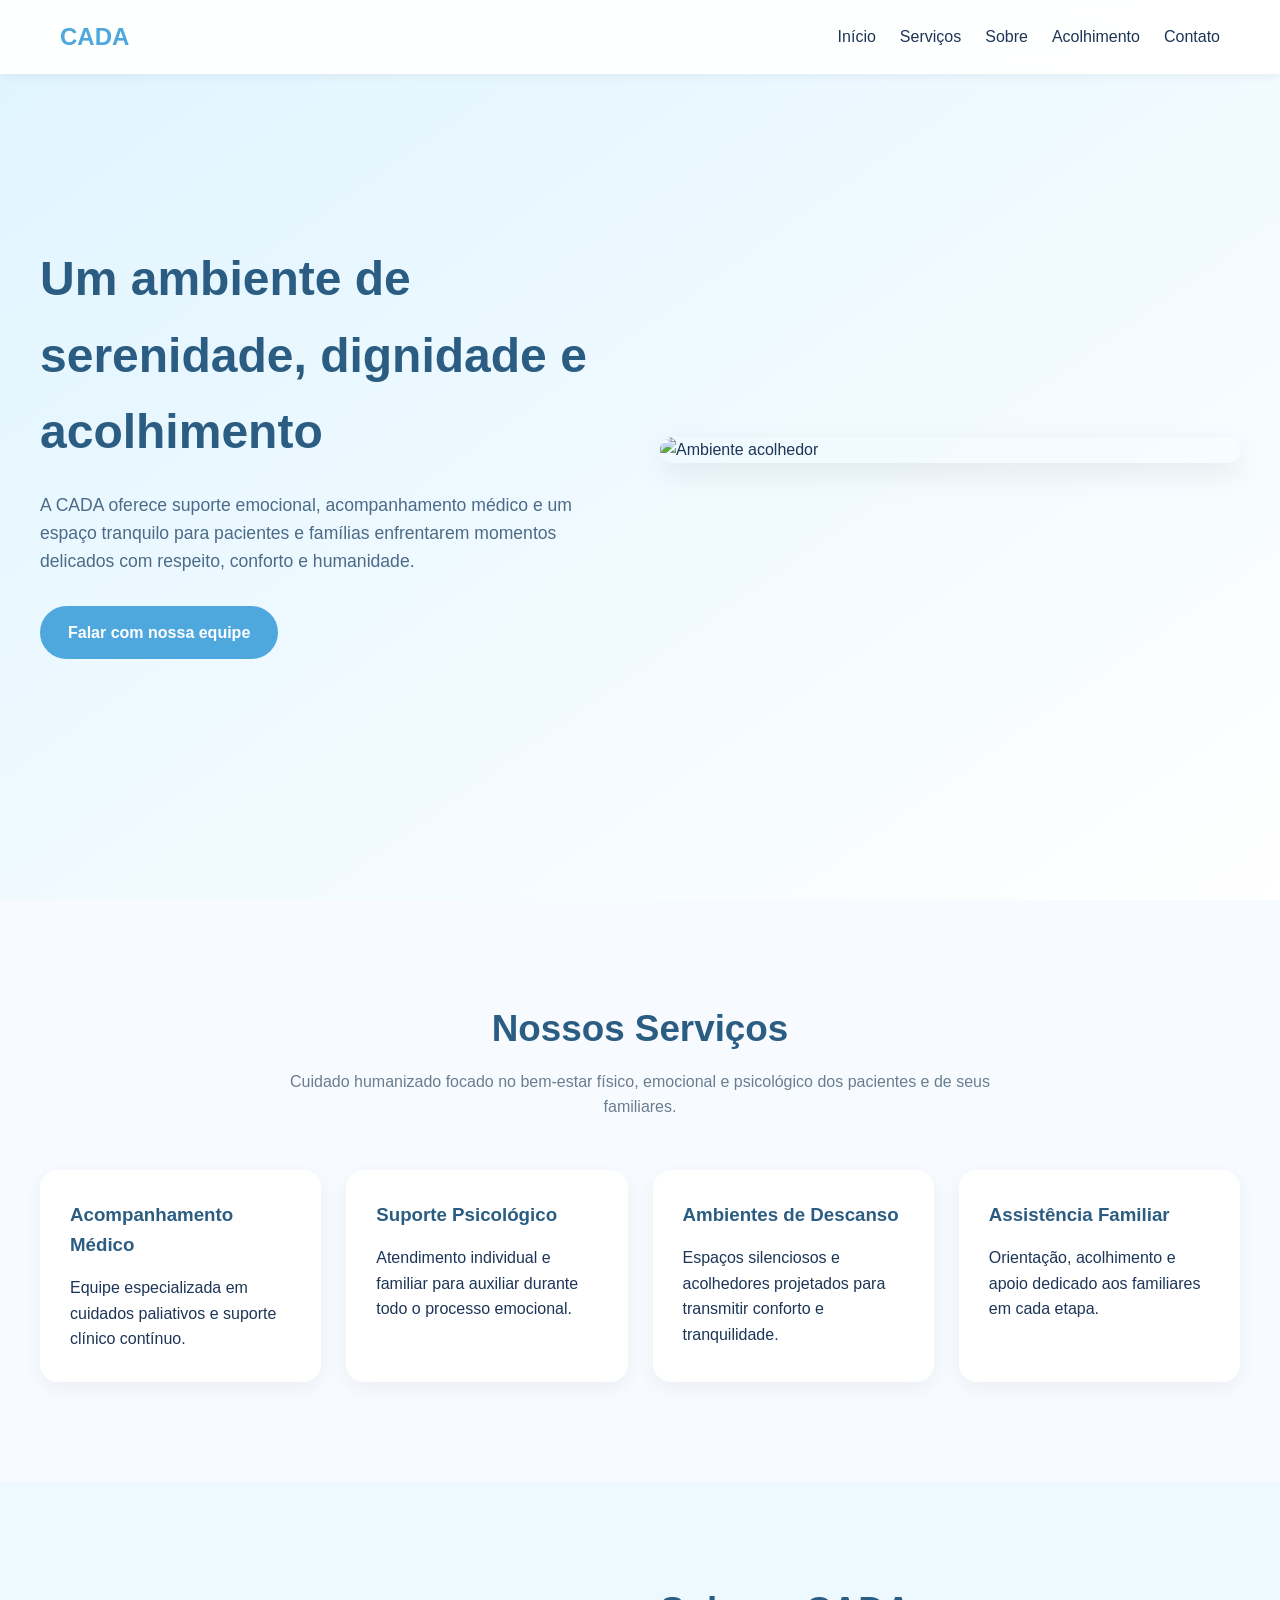
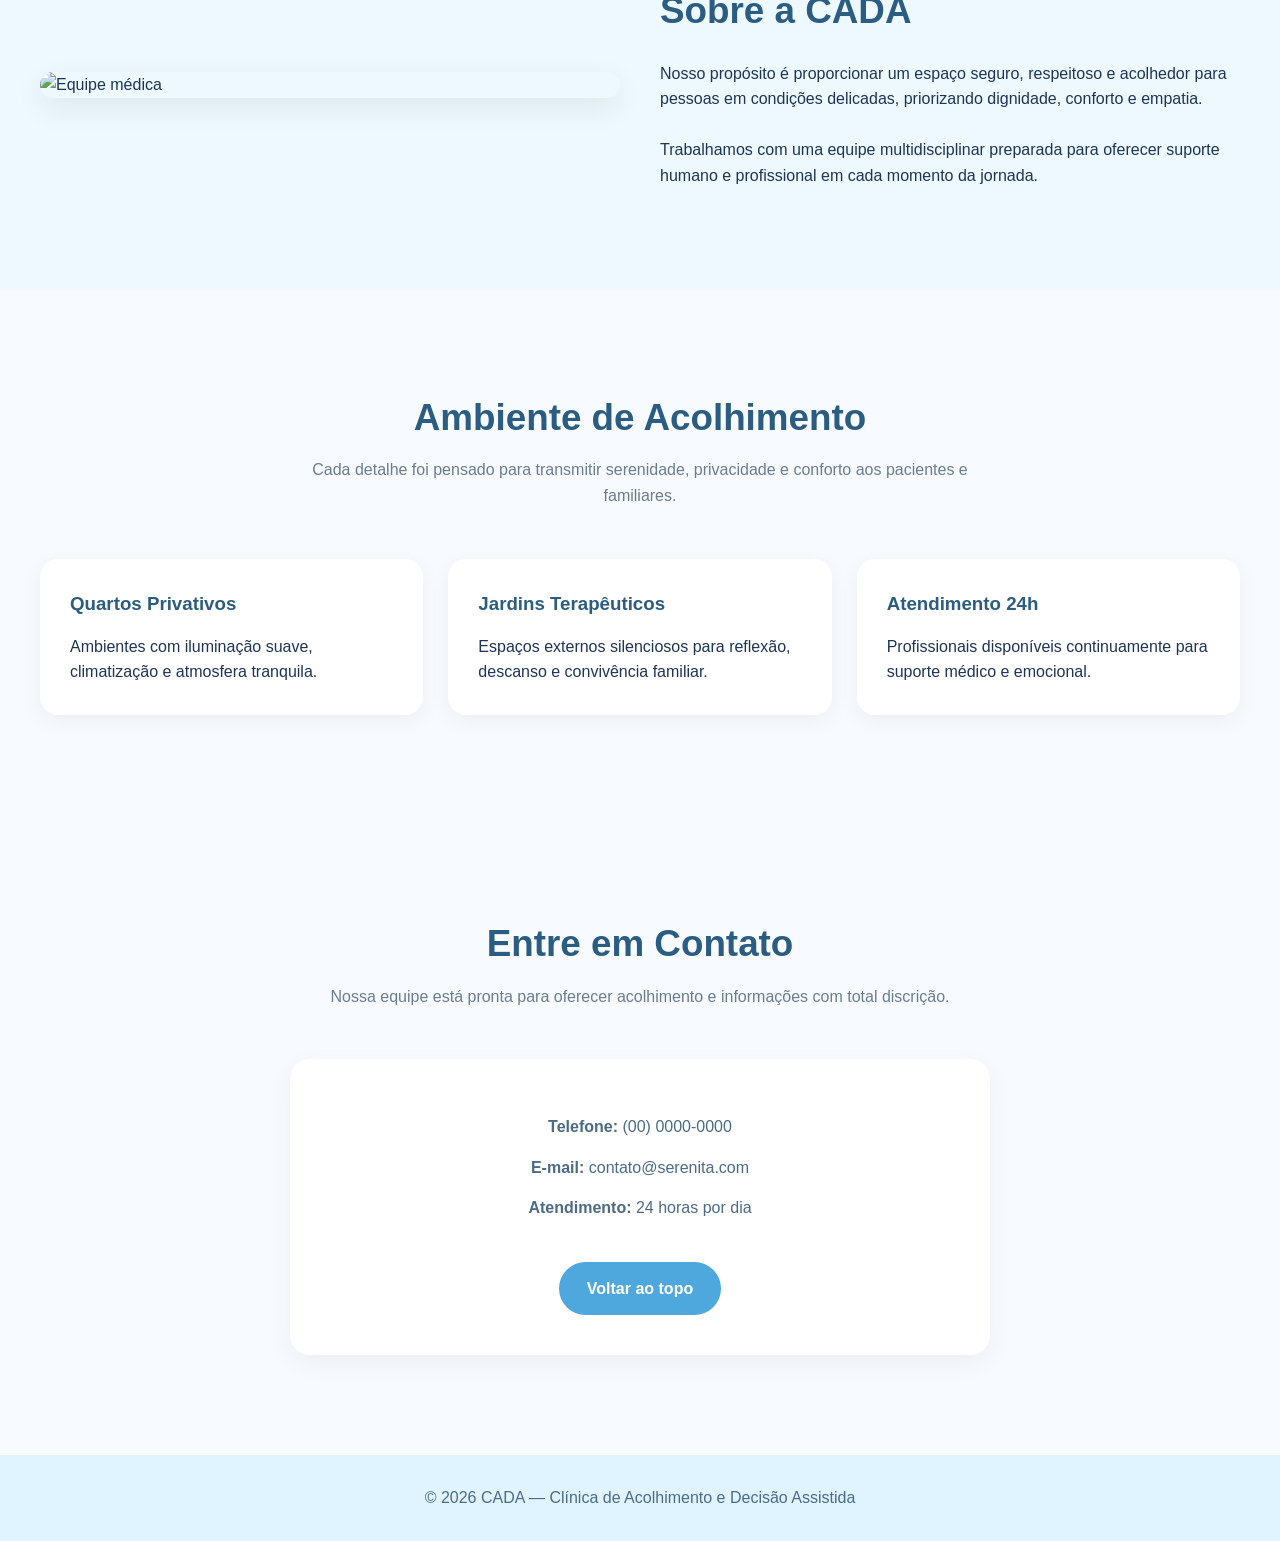
==== Site_Completo.html @ d4a6bddd "Add files via upload" ====
<!DOCTYPE html>
<html lang="pt-BR">
<head>
  <meta charset="UTF-8" />
  <meta name="viewport" content="width=device-width, initial-scale=1.0" />
  <title>CADA | Clínica de Acolhimento e Decisão Assistida</title>

  <link rel="icon" href="data:image/svg+xml,<svg xmlns=%22http://www.w3.org/2000/svg%22 viewBox=%220 0 100 100%22><text y=%22.9em%22 font-size=%2290%22>🕊️</text></svg>">

  <style>
    * {
      margin: 0;
      padding: 0;
      box-sizing: border-box;
      font-family: Arial, Helvetica, sans-serif;
      scroll-behavior: smooth;
    }

    html,
    body {
      overflow-x: hidden;
      width: 100%;
    }

    body {
      background: #f7fbff;
      color: #1d3557;
      line-height: 1.6;
    }

    header {
      position: fixed;
      width: 100%;
      top: 0;
      left: 0;
      background: rgba(255,255,255,0.95);
      backdrop-filter: blur(10px);
      box-shadow: 0 2px 10px rgba(0,0,0,0.05);
      z-index: 1000;
    }

    nav {
      max-width: 1200px;
      margin: auto;
      display: flex;
      justify-content: space-between;
      align-items: center;
      padding: 18px 20px;
    }

    .logo {
      font-size: 1.5rem;
      font-weight: bold;
      color: #4ea8de;
    }

    .menu {
      display: flex;
      gap: 24px;
    }

    .menu a {
      text-decoration: none;
      color: #1d3557;
      transition: 0.3s;
      font-weight: 500;
    }

    .menu a:hover {
      color: #4ea8de;
    }

    .menu-toggle {
      display: none;
      font-size: 1.8rem;
      cursor: pointer;
      user-select: none;
    }

    section {
      padding: 100px 20px;
    }

    .container {
      max-width: 1200px;
      margin: auto;
      width: 100%;
    }

    .hero {
      min-height: 100vh;
      display: flex;
      align-items: center;
      background: linear-gradient(to bottom right, #dff4ff, #ffffff);
    }

    .hero-content {
      display: grid;
      grid-template-columns: repeat(auto-fit, minmax(300px, 1fr));
      gap: 40px;
      align-items: center;
    }

    .hero-text h1 {
      font-size: 3rem;
      margin-bottom: 20px;
      color: #2b5d83;
    }

    .hero-text p {
      font-size: 1.1rem;
      margin-bottom: 30px;
      color: #4b6b88;
    }

    .btn {
      display: inline-block;
      padding: 14px 28px;
      border-radius: 40px;
      background: #4ea8de;
      color: white;
      text-decoration: none;
      transition: 0.3s;
      font-weight: bold;
    }

    .btn:hover {
      background: #3d91c4;
      transform: translateY(-2px);
    }

    .hero-image img,
    .about img {
      width: 100%;
      max-width: 100%;
      border-radius: 20px;
      box-shadow: 0 10px 30px rgba(0,0,0,0.08);
      display: block;
    }

    .section-title {
      text-align: center;
      margin-bottom: 50px;
    }

    .section-title h2 {
      font-size: 2.3rem;
      color: #2b5d83;
      margin-bottom: 10px;
    }

    .section-title p {
      color: #6a7d90;
      max-width: 700px;
      margin: auto;
    }

    .cards {
      display: grid;
      grid-template-columns: repeat(auto-fit, minmax(250px, 1fr));
      gap: 25px;
    }

    .card {
      background: white;
      padding: 30px;
      border-radius: 18px;
      box-shadow: 0 6px 20px rgba(0,0,0,0.05);
      transition: 0.3s;
    }

    .card:hover {
      transform: translateY(-6px);
    }

    .card h3 {
      margin-bottom: 15px;
      color: #2b5d83;
    }

    .about {
      background: #eef8ff;
    }

    .about-grid {
      display: grid;
      grid-template-columns: repeat(auto-fit, minmax(300px, 1fr));
      gap: 40px;
      align-items: center;
    }

    .contact-box {
      background: white;
      padding: 40px;
      border-radius: 20px;
      box-shadow: 0 8px 25px rgba(0,0,0,0.05);
      text-align: center;
      max-width: 700px;
      margin: auto;
    }

    .contact-box p {
      margin: 15px 0;
      color: #4b6b88;
    }

    footer {
      background: #dff4ff;
      text-align: center;
      padding: 30px 20px;
      color: #4b6b88;
    }

    @media (max-width: 768px) {

      nav {
        padding: 16px 20px;
      }

      .menu {
        position: absolute;
        top: 72px;
        left: 20px;
        right: 20px;
        width: auto;
        max-width: calc(100vw - 40px);

        background: white;
        flex-direction: column;
        gap: 18px;

        padding: 20px;
        border-radius: 12px;

        box-shadow: 0 10px 30px rgba(0,0,0,0.1);

        display: none;

        overflow-x: hidden;
        word-break: break-word;
      }

      .menu.active {
        display: flex;
      }

      .menu-toggle {
        display: block;
      }

      .hero-text h1 {
        font-size: 2.3rem;
      }

      .hero-content,
      .about-grid {
        grid-template-columns: 1fr;
      }

      .cards {
        grid-template-columns: 1fr;
      }

      section {
        padding: 90px 20px;
      }
    }
  </style>
</head>

<body>

  <header>
    <nav>

      <div class="logo">CADA</div>

      <div class="menu" id="menu">
        <a href="#inicio">Início</a>
        <a href="#servicos">Serviços</a>
        <a href="#sobre">Sobre</a>
        <a href="#acolhimento">Acolhimento</a>
        <a href="#contato">Contato</a>
      </div>

      <div class="menu-toggle" id="menu-toggle">☰</div>

    </nav>
  </header>

  <section class="hero" id="inicio">

    <div class="container hero-content">

      <div class="hero-text">
        <h1>
          Um ambiente de serenidade, dignidade e acolhimento
        </h1>

        <p>
          A CADA oferece suporte emocional, acompanhamento médico
          e um espaço tranquilo para pacientes e famílias enfrentarem
          momentos delicados com respeito, conforto e humanidade.
        </p>

        <a href="#contato" class="btn">
          Falar com nossa equipe
        </a>
      </div>

      <div class="hero-image">
        <img
          src="https://images.unsplash.com/photo-1516549655169-df83a0774514?q=80&w=1200&auto=format&fit=crop"
          alt="Ambiente acolhedor"
        />
      </div>

    </div>

  </section>

  <section id="servicos">

    <div class="container">

      <div class="section-title">
        <h2>Nossos Serviços</h2>

        <p>
          Cuidado humanizado focado no bem-estar físico,
          emocional e psicológico dos pacientes e de seus familiares.
        </p>
      </div>

      <div class="cards">

        <div class="card">
          <h3>Acompanhamento Médico</h3>

          <p>
            Equipe especializada em cuidados paliativos
            e suporte clínico contínuo.
          </p>
        </div>

        <div class="card">
          <h3>Suporte Psicológico</h3>

          <p>
            Atendimento individual e familiar para auxiliar
            durante todo o processo emocional.
          </p>
        </div>

        <div class="card">
          <h3>Ambientes de Descanso</h3>

          <p>
            Espaços silenciosos e acolhedores projetados
            para transmitir conforto e tranquilidade.
          </p>
        </div>

        <div class="card">
          <h3>Assistência Familiar</h3>

          <p>
            Orientação, acolhimento e apoio dedicado aos
            familiares em cada etapa.
          </p>
        </div>

      </div>

    </div>

  </section>

  <section class="about" id="sobre">

    <div class="container about-grid">

      <div>
        <img
          src="https://images.unsplash.com/photo-1519824145371-296894a0daa9?q=80&w=1200&auto=format&fit=crop"
          alt="Equipe médica"
        />
      </div>

      <div>

        <div class="section-title" style="text-align:left; margin-bottom:20px;">
          <h2>Sobre a CADA</h2>
        </div>

        <p>
          Nosso propósito é proporcionar um espaço seguro,
          respeitoso e acolhedor para pessoas em condições delicadas,
          priorizando dignidade, conforto e empatia.
        </p>

        <br>

        <p>
          Trabalhamos com uma equipe multidisciplinar preparada
          para oferecer suporte humano e profissional em cada momento da jornada.
        </p>

      </div>

    </div>

  </section>

  <section id="acolhimento">

    <div class="container">

      <div class="section-title">
        <h2>Ambiente de Acolhimento</h2>

        <p>
          Cada detalhe foi pensado para transmitir serenidade,
          privacidade e conforto aos pacientes e familiares.
        </p>
      </div>

      <div class="cards">

        <div class="card">
          <h3>Quartos Privativos</h3>

          <p>
            Ambientes com iluminação suave,
            climatização e atmosfera tranquila.
          </p>
        </div>

        <div class="card">
          <h3>Jardins Terapêuticos</h3>

          <p>
            Espaços externos silenciosos para reflexão,
            descanso e convivência familiar.
          </p>
        </div>

        <div class="card">
          <h3>Atendimento 24h</h3>

          <p>
            Profissionais disponíveis continuamente
            para suporte médico e emocional.
          </p>
        </div>

      </div>

    </div>

  </section>

  <section id="contato">

    <div class="container">

      <div class="section-title">
        <h2>Entre em Contato</h2>

        <p>
          Nossa equipe está pronta para oferecer acolhimento
          e informações com total discrição.
        </p>
      </div>

      <div class="contact-box">

        <p><strong>Telefone:</strong> (00) 0000-0000</p>

        <p><strong>E-mail:</strong> contato@serenita.com</p>

        <p><strong>Atendimento:</strong> 24 horas por dia</p>

        <br>

        <a href="#inicio" class="btn">
          Voltar ao topo
        </a>

      </div>

    </div>

  </section>

  <footer>
    <p>
      © 2026 CADA — Clínica de Acolhimento e Decisão Assistida
    </p>
  </footer>

  <script>
    const toggle = document.getElementById('menu-toggle');
    const menu = document.getElementById('menu');

    toggle.addEventListener('click', () => {
      menu.classList.toggle('active');
    });

    document.querySelectorAll('.menu a').forEach(link => {
      link.addEventListener('click', () => {
        menu.classList.remove('active');
      });
    });
  </script>

</body>
</html>
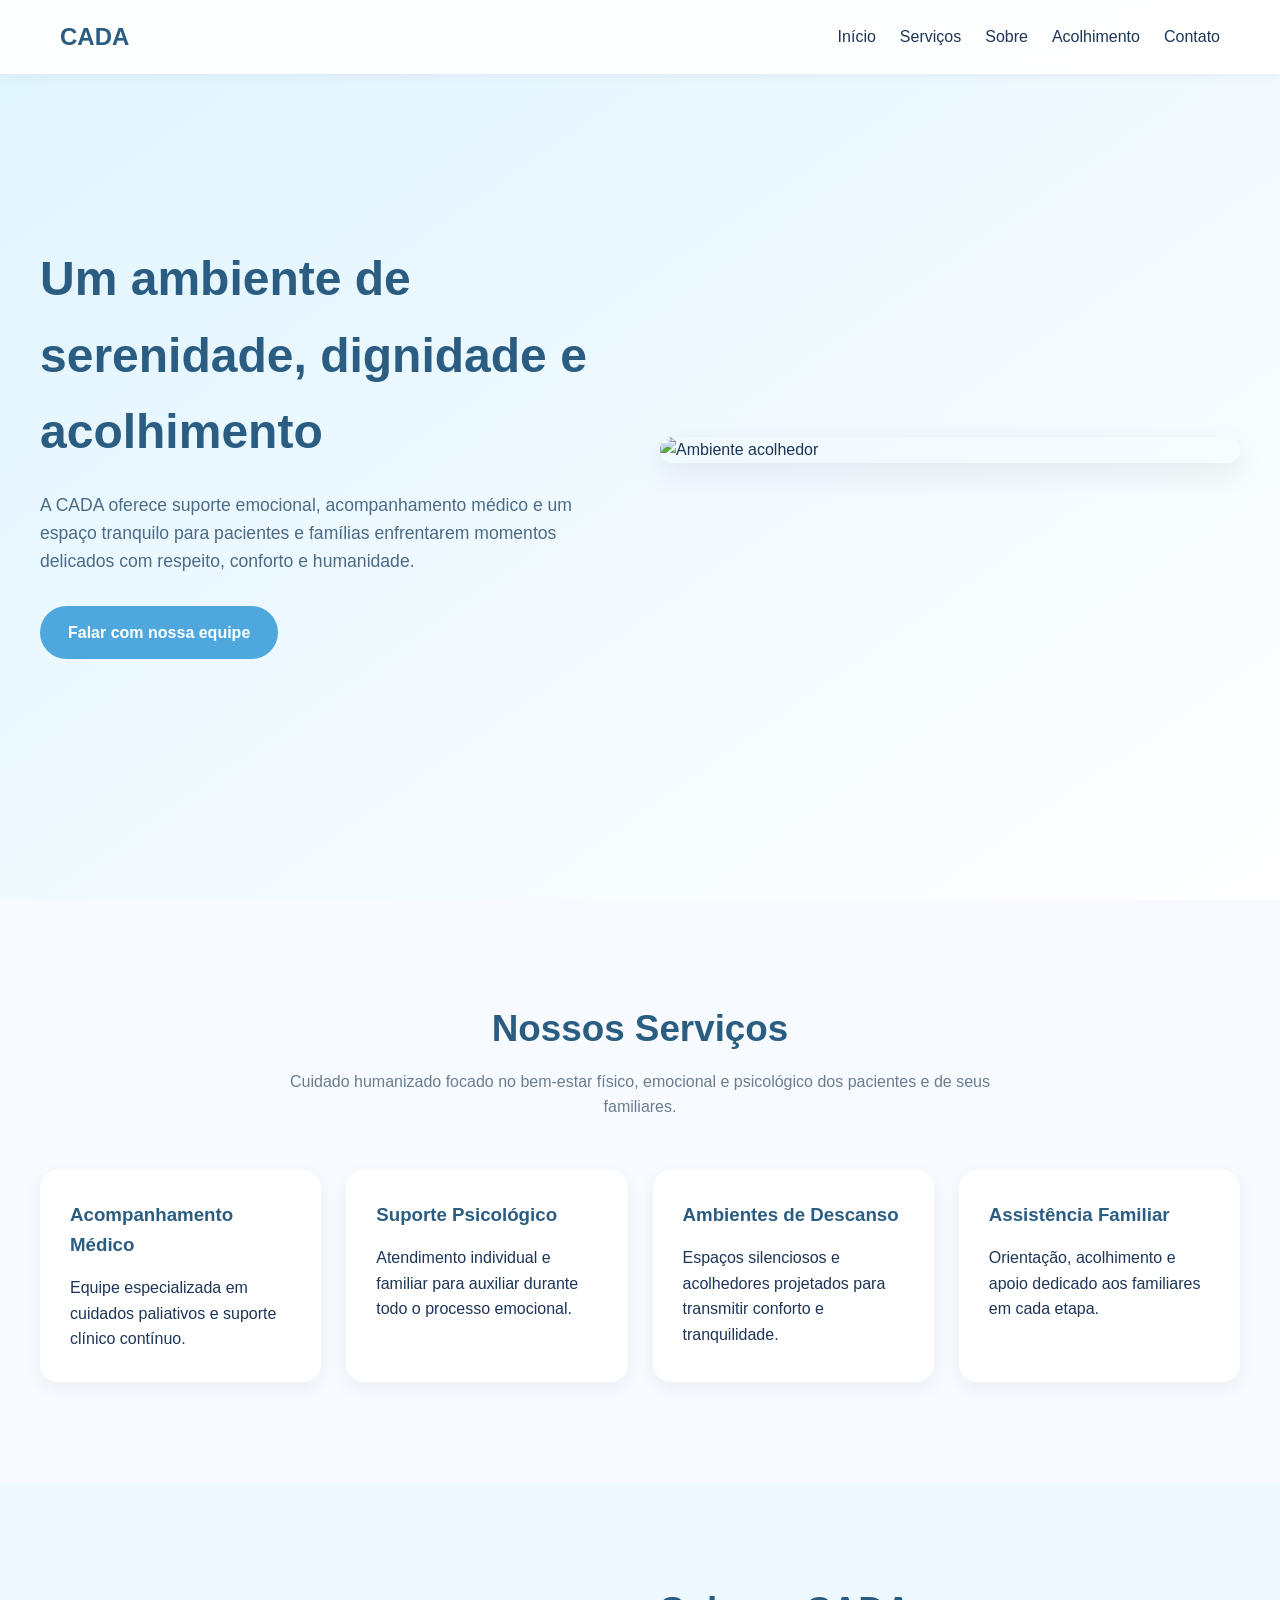
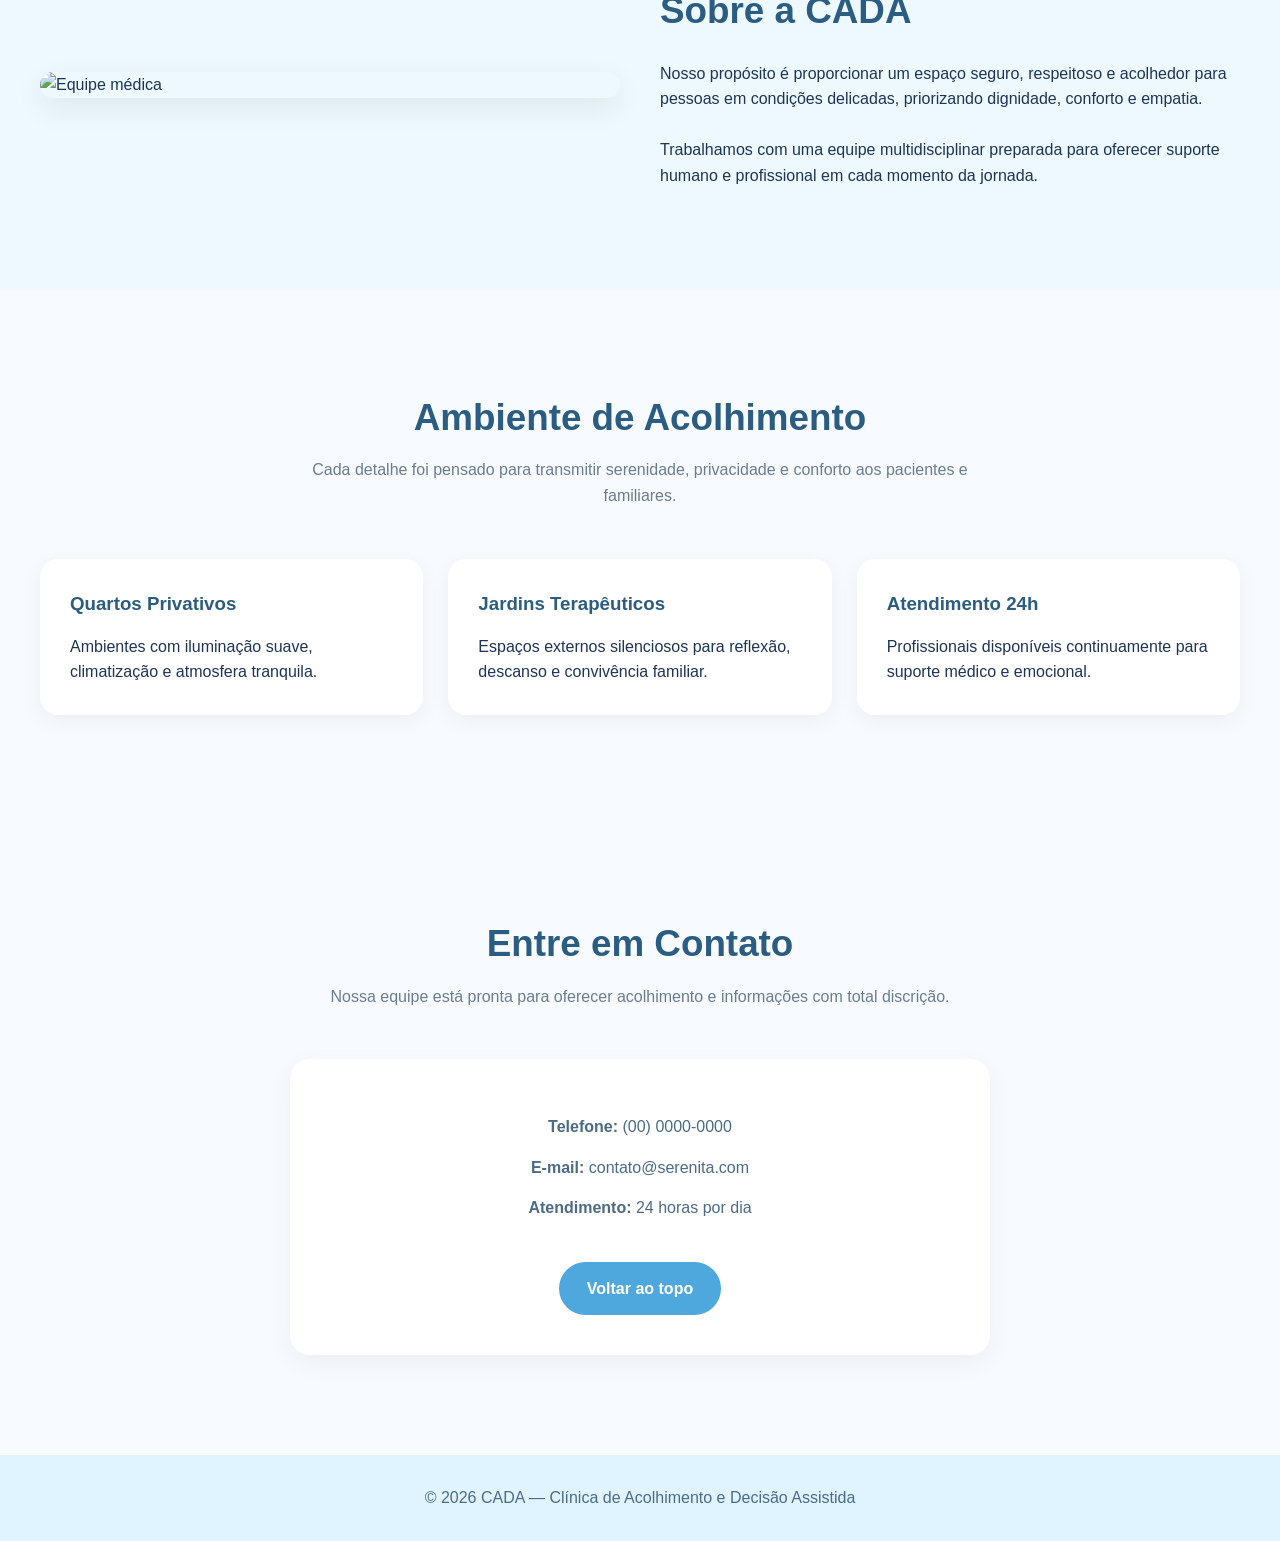
==== commit 48d2e832: "Update Site_Completo.html" ====
--- a/Site_Completo.html
+++ b/Site_Completo.html
@@ -70,6 +70,11 @@
       color: #4ea8de;
     }
 
+    .logo a {
+      text-decoration: none;
+      color: #2b5d83;
+    }
+
     .menu-toggle {
       display: none;
       font-size: 1.8rem;
@@ -273,7 +278,7 @@
   <header>
     <nav>
 
-      <div class="logo">CADA</div>
+      <div class="logo"><a href="#inicio">CADA</a></div>
 
       <div class="menu" id="menu">
         <a href="#inicio">Início</a>
@@ -515,4 +520,4 @@
   </script>
 
 </body>
-</html>+</html>
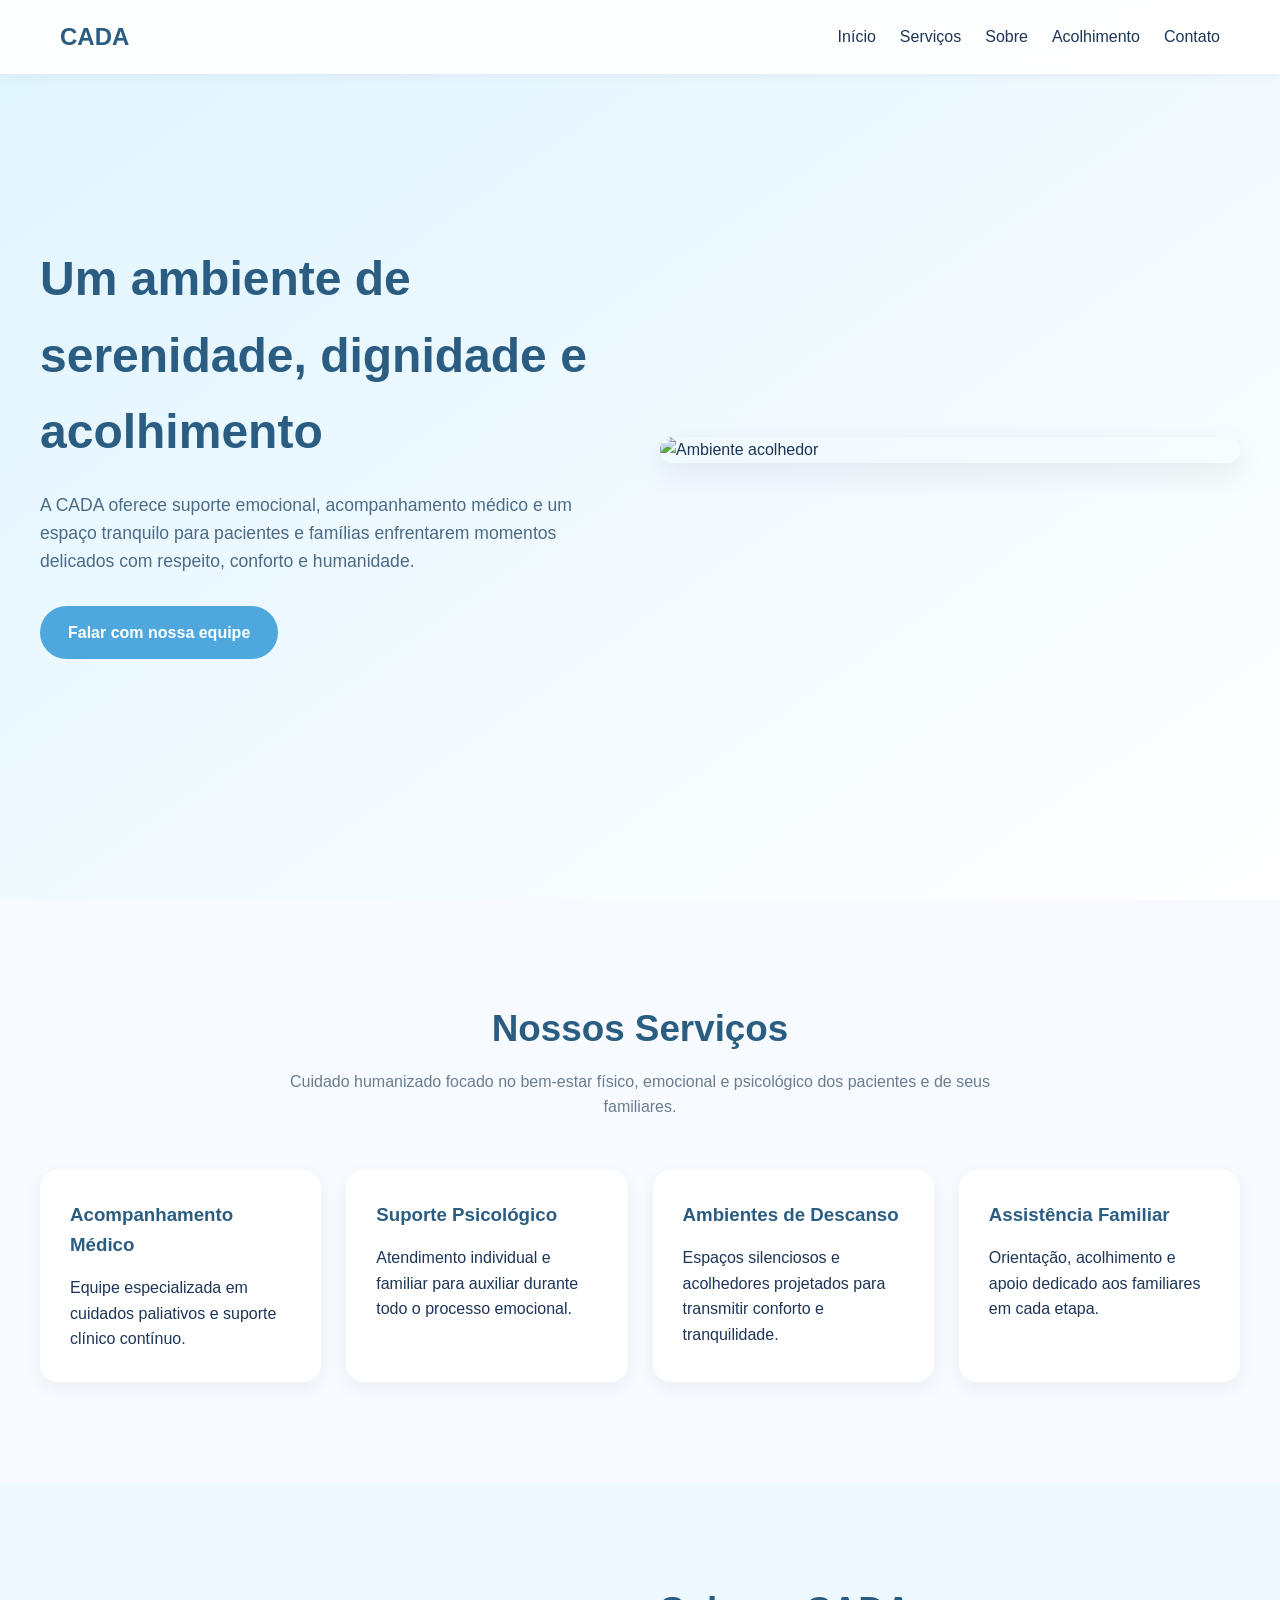
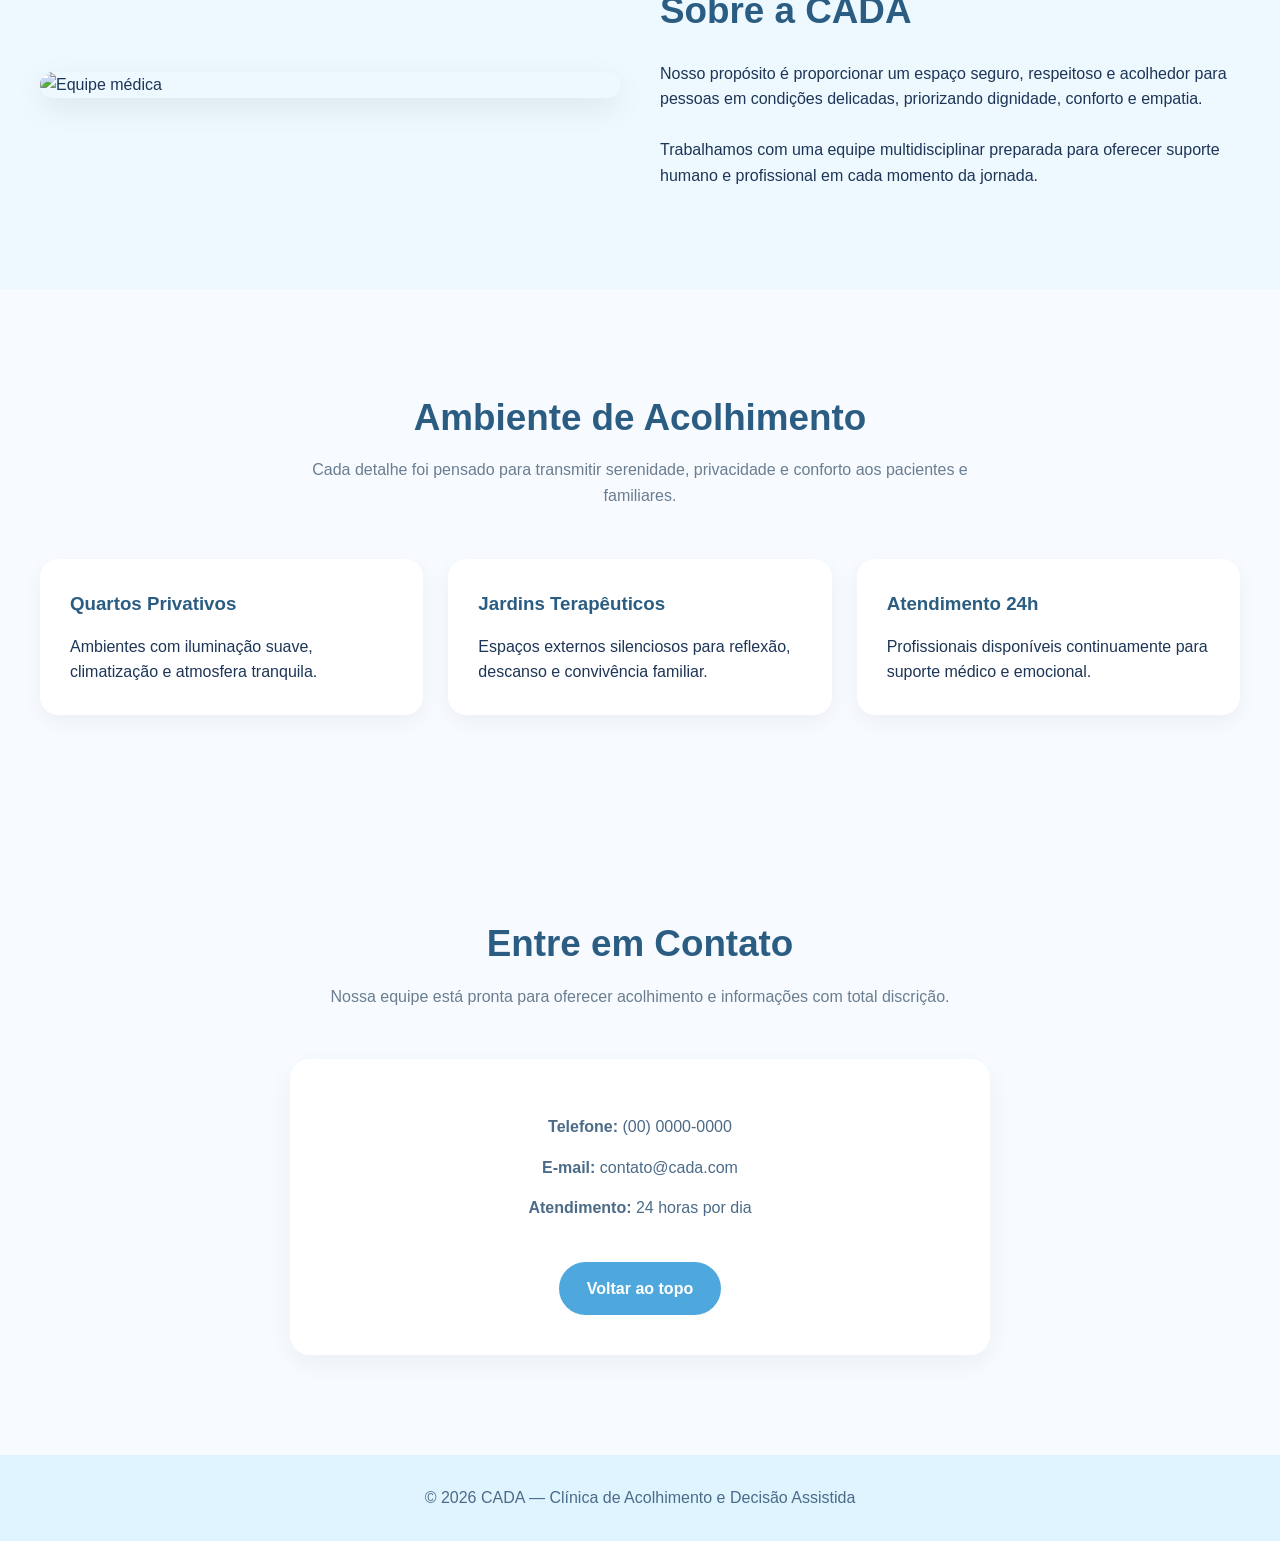
==== commit 1cd3124b: "Update Site_Completo.html" ====
--- a/Site_Completo.html
+++ b/Site_Completo.html
@@ -482,7 +482,7 @@
 
         <p><strong>Telefone:</strong> (00) 0000-0000</p>
 
-        <p><strong>E-mail:</strong> contato@serenita.com</p>
+        <p><strong>E-mail:</strong> contato@cada.com</p>
 
         <p><strong>Atendimento:</strong> 24 horas por dia</p>
 
